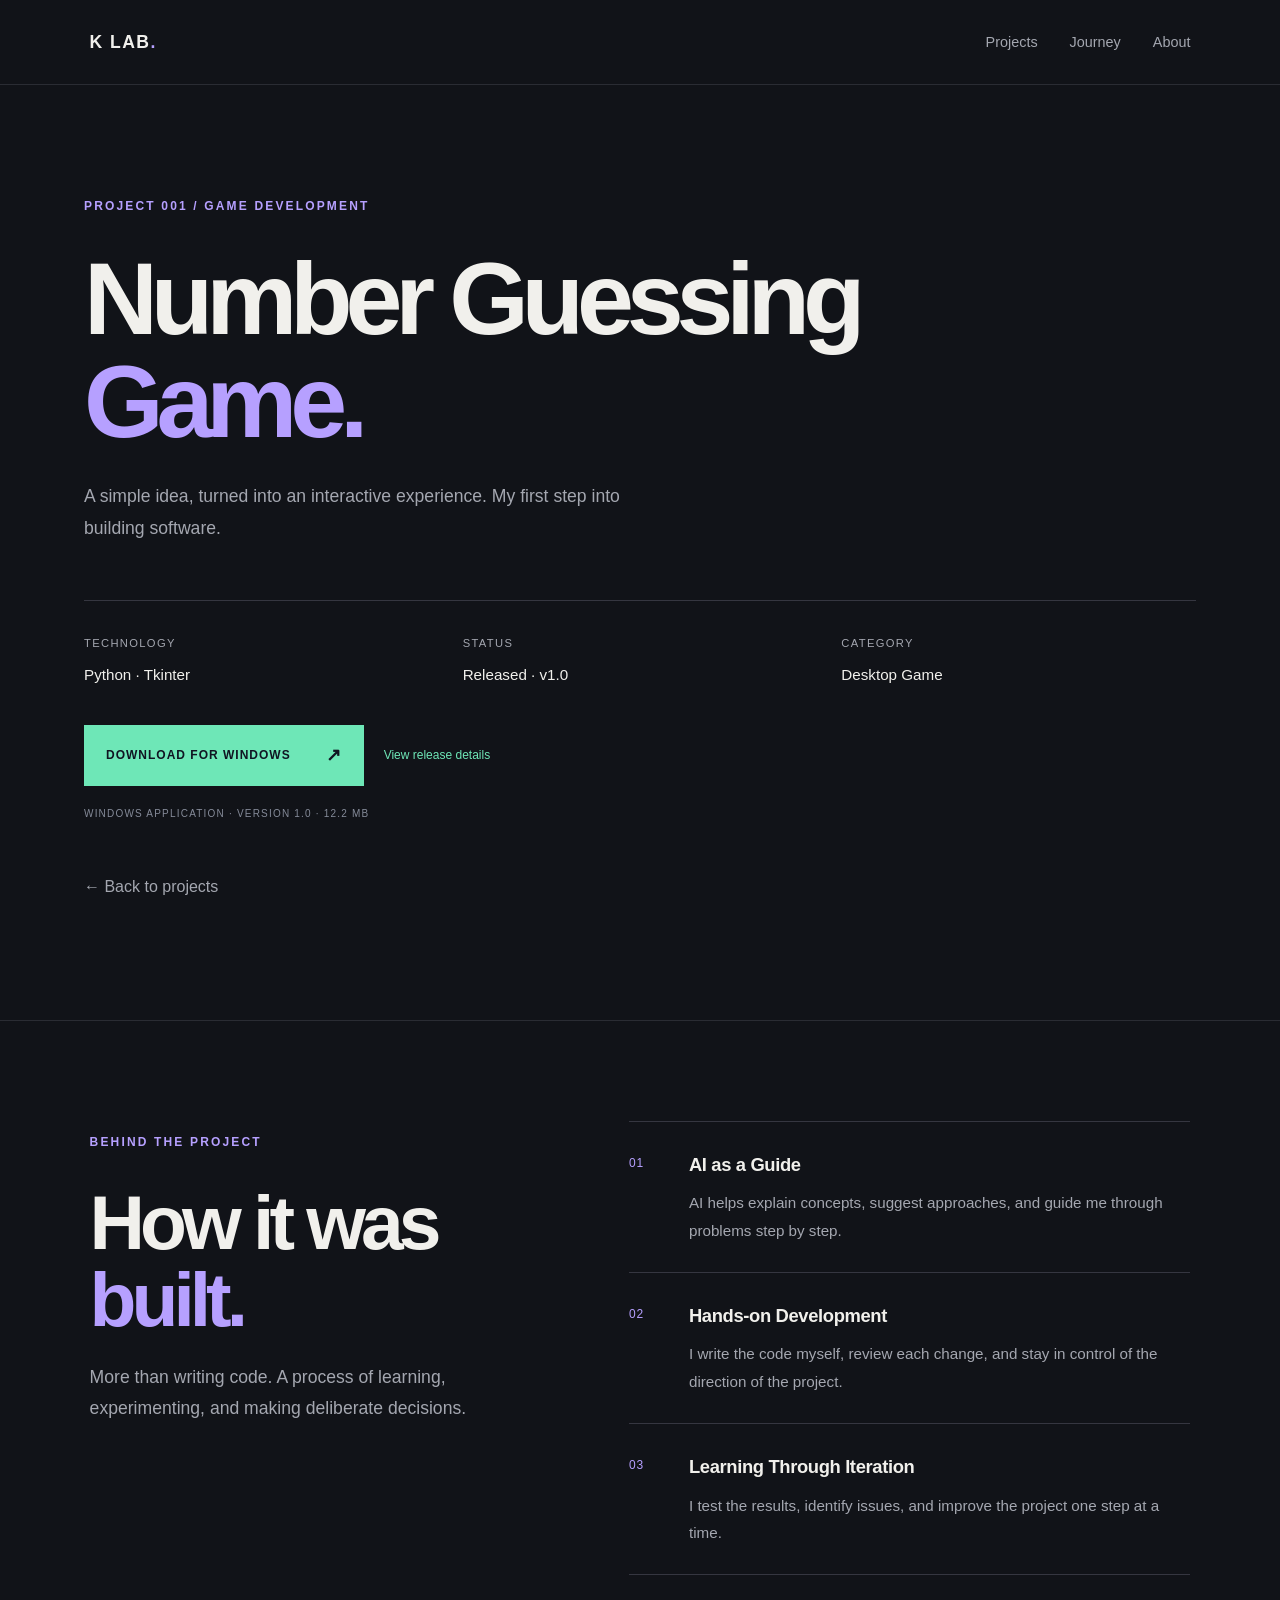
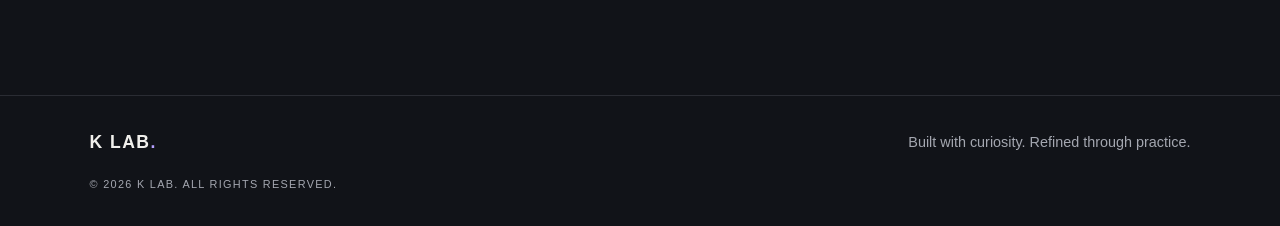
==== project-number-guessing.html @ 5c660c05 "Upload K LAB website Upload initial K LAB portfolio website files, including the homepage, project p" ====
<!DOCTYPE html>
<html lang="en">
<head>
    <meta charset="UTF-8">
    <meta name="viewport" content="width=device-width, initial-scale=1.0">
    <title>Number Guessing Game — K Lab</title>
    <link rel="stylesheet" href="style.css">
    <link rel="stylesheet" href="project.css">
</head>
<body>

    <header class="site-header">
        <a class="logo" href="index.html">K LAB<span>.</span></a>

        <nav class="nav-links">
            <a href="index.html#projects">Projects</a>
            <a href="index.html#journey">Journey</a>
            <a href="index.html#about">About</a>
        </nav>
    </header>

    <main>
        <section class="project-hero">
            <p class="eyebrow">PROJECT 001 / GAME DEVELOPMENT</p>

            <h1>Number Guessing<br><span>Game.</span></h1>

            <p class="project-intro">
                A simple idea, turned into an interactive experience.
                My first step into building software.
            </p>

            <div class="project-details">
                <div>
                    <span class="detail-label">TECHNOLOGY</span>
                    <p>Python · Tkinter</p>
                </div>

                <div>
                    <span class="detail-label">STATUS</span>
                    <p>Released · v1.0</p>
                </div>

                <div>
                    <span class="detail-label">CATEGORY</span>
                    <p>Desktop Game</p>
                </div>
            </div>

            <div class="project-download">

                <a
                    class="download-button"
                    href="https://github.com/wuka79/KLab-NumberGuessingGame/releases/latest/download/KLab-NumberGuessingGame.exe"
                >
                    <span>DOWNLOAD FOR WINDOWS</span>
                    <span class="download-arrow">↗</span>
                </a>

                <a
                    class="release-link"
                    href="https://github.com/wuka79/KLab-NumberGuessingGame/releases/latest"
                    target="_blank"
                    rel="noopener noreferrer"
                >
                    View release details
                </a>

                <p class="download-note">
                    WINDOWS APPLICATION · VERSION 1.0 · 12.2 MB
                </p>

            </div>

            <a class="back-link" href="index.html#projects">
                ← Back to projects
            </a>
        </section>

        
        <section class="build-process">
            <div class="build-heading">
                <p class="eyebrow">BEHIND THE PROJECT</p>
                <h2>How it was<br><span>built.</span></h2>
                <p class="build-intro">
                    More than writing code. A process of learning,
                    experimenting, and making deliberate decisions.
                </p>
            </div>

            <div class="build-steps">
                <article class="build-step">
                    <span class="step-number">01</span>
                    <div>
                        <h3>AI as a Guide</h3>
                        <p>
                            AI helps explain concepts, suggest approaches,
                            and guide me through problems step by step.
                        </p>
                    </div>
                </article>

                <article class="build-step">
                    <span class="step-number">02</span>
                    <div>
                        <h3>Hands-on Development</h3>
                        <p>
                            I write the code myself, review each change,
                            and stay in control of the direction of the project.
                        </p>
                    </div>
                </article>

                <article class="build-step">
                    <span class="step-number">03</span>
                    <div>
                        <h3>Learning Through Iteration</h3>
                        <p>
                            I test the results, identify issues,
                            and improve the project one step at a time.
                        </p>
                    </div>
                </article>
            </div>
        </section>

    </main>

    <footer class="site-footer">
        <a class="logo" href="index.html">K LAB<span>.</span></a>

        <p>Built with curiosity. Refined through practice.</p>

        <span class="footer-note">
            © 2026 K LAB. ALL RIGHTS RESERVED.
        </span>
    </footer>

</body>
</html>
---- style.css ----
/* K Lab - Design foundation */

:root {
    color-scheme: dark;
    --bg: #111318;
    --surface: #191c24;
    --text: #f1f0ec;
    --muted: #a4a7b0;
    --accent: #b6a0ff;
}

* {
    box-sizing: border-box;
}

body {
    margin: 0;
    min-height: 100vh;
    background: var(--bg);
    color: var(--text);
    font-family: "Segoe UI", Arial, sans-serif;
    line-height: 1.6;
}

h1 {
    font-size: clamp(3rem, 8vw, 6rem);
    letter-spacing: -0.06em;
    margin-bottom: 0.2em;
}

p {
    color: var(--muted);
    font-size: 1.1rem;
}

.site-header {
    display: flex;
    justify-content: space-between;
    align-items: center;
    padding: 28px 7%;
    border-bottom: 1px solid #2a2c33;
}

.logo {
    color: var(--text);
    text-decoration: none;
    font-size: 1.1rem;
    font-weight: 700;
    letter-spacing: 0.08em;
}

.logo span {
    color: var(--accent);
}

.nav-links {
    display: flex;
    gap: 32px;
}

.nav-links a {
    position: relative;
    color: var(--muted);
    text-decoration: none;
    font-size: 0.9rem;
    transition: color 0.25s ease;
}

.nav-links a::after {
    content: "";
    position: absolute;
    left: 0;
    bottom: -6px;
    width: 100%;
    height: 1px;
    background: var(--accent);
    transform: scaleX(0);
    transform-origin: right;
    transition: transform 0.25s ease;
}

.nav-links a:hover {
    color: var(--text);
}

.nav-links a:hover::after {
    transform: scaleX(1);
    transform-origin: left;
}


/* Hero section */

.hero {
    max-width: 1000px;
    margin: 0 auto;
    padding: 120px 24px 140px;
    text-align: center;
}

.eyebrow {
    color: var(--accent);
    font-size: 0.75rem;
    font-weight: 600;
    letter-spacing: 0.18em;
    margin-bottom: 32px;
}

.hero h1 {
    font-size: clamp(4rem, 10vw, 8rem);
    line-height: 0.98;
    letter-spacing: -0.075em;
    margin: 0;
}

.hero h1 span {
    color: var(--accent);
}

.hero-description {
    max-width: 520px;
    margin: 28px auto 0;
    color: var(--muted);
    font-size: 1.05rem;
}

.hero-link {
    display: inline-block;
    margin-top: 36px;
    padding-bottom: 6px;
    border-bottom: 1px solid var(--accent);
    color: var(--text);
    text-decoration: none;
    transition: color 0.2s ease;
}

.hero-link:hover {
    color: var(--accent);
}


/* Projects section */

.projects {
    padding: 64px 7% 120px;
    border-top: 1px solid #2a2c33;
}

.section-heading {
    margin-bottom: 48px;
}

.section-heading h2 {
    margin: 0;
    font-size: clamp(2.2rem, 5vw, 4rem);
    letter-spacing: -0.055em;
}

.section-heading h2 span {
    color: var(--accent);
}

.project-card {
    position: relative;
    padding: 32px;
    border: 1px solid #30323a;
    border-radius: 8px;
    background: var(--surface);
    transition: border-color 0.25s ease,
                transform 0.25s ease;
}

.project-card:hover {
    border-color: #8170b8;
    transform: translateY(-3px);
}

.project-meta {
    display: flex;
    justify-content: space-between;
    gap: 16px;
    color: var(--muted);
    font-size: 0.72rem;
    letter-spacing: 0.08em;
}

.project-card h3 {
    margin: 36px 0 12px;
    font-size: 1.8rem;
    letter-spacing: -0.035em;
}

.project-card > p {
    max-width: 540px;
}

.project-tags {
    display: flex;
    flex-wrap: wrap;
    gap: 8px;
    margin-top: 28px;
}

.project-tags span {
    padding: 5px 10px;
    border: 1px solid #383a44;
    border-radius: 4px;
    color: var(--muted);
    font-size: 0.78rem;
}


/* Project showcase */

.project-card {
    display: grid;
    grid-template-columns: 1fr 1fr;
    gap: 40px;
    align-items: center;
}

.project-preview {
    min-height: 300px;
    padding: 20px;
    background: #22232b;
    border: 1px solid #353640;
    border-radius: 5px;
    transition: border-color 0.3s ease,
                background 0.3s ease;
}

.project-card:hover .project-preview {
    border-color: #51466f;
    background: #272631;
}

.preview-label,
.preview-kicker,
.preview-hint {
    display: block;
    font-size: 0.65rem;
    letter-spacing: 0.13em;
}

.preview-label {
    color: var(--muted);
}

.preview-screen {
    min-height: 240px;
    display: flex;
    flex-direction: column;
    align-items: center;
    justify-content: center;
    margin-top: 18px;
    border: 1px solid #41404d;
    background: #171820;
}

.preview-kicker {
    color: var(--accent);
}

.preview-number {
    margin: 8px 0;
    font-size: 5rem;
    font-weight: 700;
    line-height: 1.1;
}

.preview-hint {
    color: var(--muted);
}

.project-info h3 {
    margin-top: 28px;
}


/* Responsive layout */

@media (max-width: 700px) {
    .site-header {
        padding: 20px 6%;
    }

    .nav-links {
        gap: 14px;
    }

    .nav-links a {
        font-size: 0.78rem;
    }

    .hero {
        padding: 88px 20px 100px;
    }

    .projects {
        padding: 48px 6% 80px;
    }

    .project-card {
        grid-template-columns: 1fr;
        gap: 28px;
        padding: 18px;
    }

    .project-preview {
        min-height: 260px;
    }

    .project-meta {
        flex-wrap: wrap;
    }
}


/* Journey */

.journey {
    padding: 100px 7%;
    border-top: 1px solid #2a2c33;
}

.journey-heading {
    margin-bottom: 64px;
}

.journey-heading h2 {
    margin: 0;
    font-size: clamp(3rem, 7vw, 5.5rem);
    line-height: 1;
    letter-spacing: -0.065em;
}

.journey-heading h2 span {
    color: var(--accent);
}

.journey-entry {
    display: grid;
    grid-template-columns: 150px 1fr auto;
    gap: 28px;
    align-items: start;
    padding: 28px 0;
    border-top: 1px solid #353640;
    border-bottom: 1px solid #353640;
}

.journey-date,
.journey-status {
    color: var(--muted);
    font-size: 0.72rem;
    letter-spacing: 0.08em;
}

.journey-content h3 {
    margin: 0 0 10px;
    font-size: 1.25rem;
}

.journey-content p {
    max-width: 520px;
    margin: 0;
}

@media (max-width: 700px) {
    .journey {
        padding: 72px 6%;
    }

    .journey-entry {
        grid-template-columns: 1fr;
        gap: 12px;
    }
}


/* About section */

.about {
    padding: 100px 7% 120px;
    border-top: 1px solid #2a2c33;
}

.about h2 {
    margin: 0;
    font-size: clamp(2.8rem, 6vw, 5rem);
    line-height: 1.08;
    letter-spacing: -0.065em;
}

.about h2 span {
    color: var(--accent);
}

/* About philosophy layout */

.about-layout {
    display: grid;
    grid-template-columns: 0.9fr 1.1fr;
    gap: 80px;
    align-items: start;
    margin-top: 36px;
}

.about-description {
    margin: 0;
    line-height: 1.9;
}

.about-philosophy {
    padding: 24px 0;
    border-top: 1px solid #353640;
    border-bottom: 1px solid #353640;
}

.philosophy-label {
    margin: 0 0 18px;
    color: var(--accent);
    font-size: 0.72rem;
    letter-spacing: 0.14em;
}

.about-philosophy > p:not(.philosophy-label) {
    margin: 0;
    font-size: 1rem;
    line-height: 1.9;
}

.philosophy-signature {
    display: block;
    margin-top: 24px;
    color: var(--muted);
    font-size: 0.68rem;
    letter-spacing: 0.1em;
}

@media (max-width: 700px) {
    .about-layout {
        grid-template-columns: 1fr;
        gap: 28px;
        margin-top: 28px;
    }
}


/* Footer */

.site-footer {
    display: grid;
    grid-template-columns: 1fr auto;
    align-items: center;
    gap: 20px;
    padding: 32px 7%;
    border-top: 1px solid #2a2c33;
}

.site-footer p {
    margin: 0;
    font-size: 0.9rem;
}

.footer-note {
    grid-column: 1 / -1;
    color: var(--muted);
    font-size: 0.68rem;
    letter-spacing: 0.12em;
}

@media (max-width: 700px) {
    .site-footer {
        grid-template-columns: 1fr;
        gap: 12px;
        padding: 28px 6%;
    }

    .footer-note {
        grid-column: auto;
    }
}


/* Project title link */

.project-title-link {
    color: var(--text);
    text-decoration: none;
    transition: color 0.25s ease;
}

.project-title-link::after {
    content: "";
    position: absolute;
    inset: 0;
}

.project-title-link:hover {
    color: var(--accent);
}

.project-title-link:focus-visible {
    outline: 2px solid var(--accent);
    outline-offset: 5px;
}
---- project.css ----
/* Project page */

.project-hero {
    width: 100%;
    max-width: 1240px;
    margin-left: auto;
    margin-right: auto;
    padding: 100px 64px 120px;
}

.project-hero h1 {
    margin: 0;
    font-size: clamp(3.5rem, 8vw, 7rem);
    line-height: 1;
    letter-spacing: -0.07em;
}

.project-hero h1 span {
    color: var(--accent);
}

.project-intro {
    max-width: 580px;
    margin-top: 28px;
    line-height: 1.8;
}

.project-details {
    display: grid;
    grid-template-columns: repeat(3, 1fr);
    gap: 24px;
    margin-top: 56px;
    padding-top: 28px;
    border-top: 1px solid #353640;
}

.detail-label {
    color: var(--muted);
    font-size: 0.7rem;
    letter-spacing: 0.12em;
}

.project-details p {
    margin: 8px 0 0;
    color: var(--text);
    font-size: 0.95rem;
}

.back-link {
    display: inline-block;
    margin-top: 52px;
    color: var(--muted);
    text-decoration: none;
    transition: color 0.25s ease;
}

.back-link:hover {
    color: var(--accent);
}

@media (max-width: 700px) {
    .project-hero {
        padding: 80px 24px 88px;
    }

    .project-hero h1 {
        font-size: clamp(3rem, 12vw, 5rem);
    }

    .project-details {
        grid-template-columns: 1fr;
        gap: 24px;
        margin-top: 40px;
    }

    .back-link {
        margin-top: 40px;
    }
}


/* Build process */

.build-process {
    display: grid;
    grid-template-columns: 0.9fr 1.1fr;
    gap: 80px;
    padding: 100px 7% 120px;
    border-top: 1px solid #2a2c33;
}

.build-heading h2 {
    margin: 0;
    font-size: clamp(3rem, 6vw, 5rem);
    line-height: 1;
    letter-spacing: -0.065em;
}

.build-heading h2 span {
    color: var(--accent);
}

.build-intro {
    max-width: 380px;
    margin-top: 24px;
    line-height: 1.8;
}

.build-step {
    display: grid;
    grid-template-columns: 40px 1fr;
    gap: 20px;
    padding: 28px 0;
    border-top: 1px solid #353640;
}

.build-step:last-child {
    border-bottom: 1px solid #353640;
}

.step-number {
    padding-top: 4px;
    color: var(--accent);
    font-size: 0.75rem;
    letter-spacing: 0.08em;
}

.build-step h3 {
    margin: 0 0 10px;
    font-size: 1.15rem;
    letter-spacing: -0.02em;
}

.build-step p {
    margin: 0;
    font-size: 0.95rem;
    line-height: 1.8;
}

@media (max-width: 700px) {
    .build-process {
        grid-template-columns: 1fr;
        gap: 36px;
        padding: 72px 24px 88px;
    }
}

/* PROJECT DOWNLOAD */

.project-download {
    display: flex;
    align-items: center;
    flex-wrap: wrap;
    gap: 20px;
    margin-top: 38px;
}

.download-button {
    display: inline-flex;
    align-items: center;
    justify-content: space-between;
    gap: 35px;

    padding: 16px 22px;

    background: #6EE7B7;
    color: #101522;

    font-size: 12px;
    font-weight: 700;
    letter-spacing: 1px;

    text-decoration: none;

    transition: 0.3s ease;
}

.download-button:hover {
    background: #91F2CB;
    transform: translateY(-3px);
}

.download-arrow {
    font-size: 18px;
}

.release-link {
    color: #6EE7B7;
    font-size: 12px;
    text-decoration: none;

    border-bottom: 1px solid transparent;
    transition: 0.3s ease;
}

.release-link:hover {
    border-bottom-color: #6EE7B7;
}

.download-note {
    flex-basis: 100%;
    margin: 0;

    color: #858B99;
    font-size: 10px;
    letter-spacing: 1.2px;
}
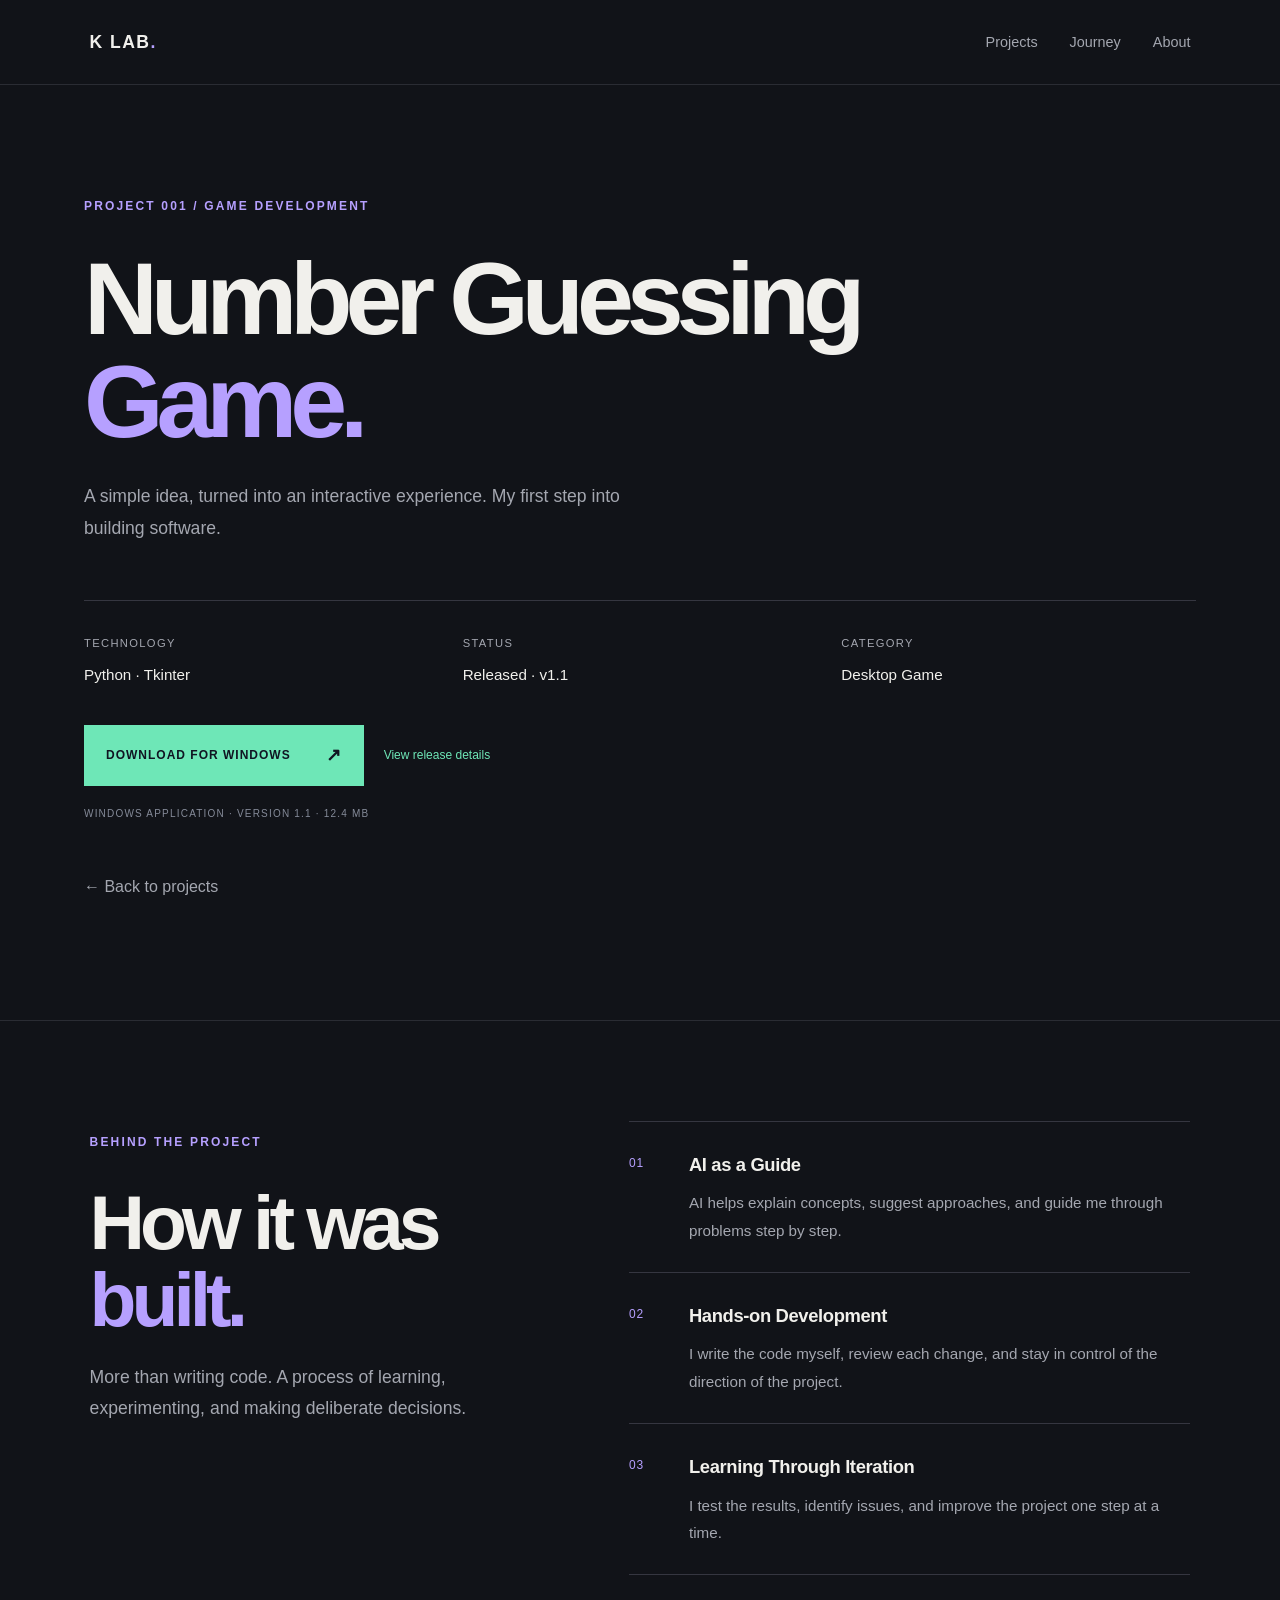
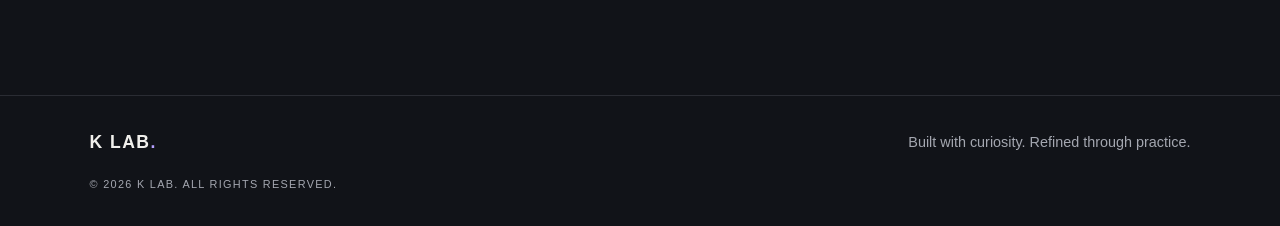
==== commit 25449719: "Update project-number-guessing.html" ====
--- a/project-number-guessing.html
+++ b/project-number-guessing.html
@@ -39,7 +39,7 @@
 
                 <div>
                     <span class="detail-label">STATUS</span>
-                    <p>Released · v1.0</p>
+                    <p>Released · v1.1</p>
                 </div>
 
                 <div>
@@ -52,7 +52,7 @@
 
                 <a
                     class="download-button"
-                    href="https://github.com/wuka79/KLab-NumberGuessingGame/releases/latest/download/KLab-NumberGuessingGame.exe"
+                    href="https://github.com/wuka79/KLab-NumberGuessingGame/releases/download/v1.1/KLab-NumberGuessingGame-Online.exe"
                 >
                     <span>DOWNLOAD FOR WINDOWS</span>
                     <span class="download-arrow">↗</span>
@@ -68,7 +68,7 @@
                 </a>
 
                 <p class="download-note">
-                    WINDOWS APPLICATION · VERSION 1.0 · 12.2 MB
+                    WINDOWS APPLICATION · VERSION 1.1 · 12.4 MB
                 </p>
 
             </div>
@@ -139,3 +139,4 @@
 
 </body>
 </html>
+
